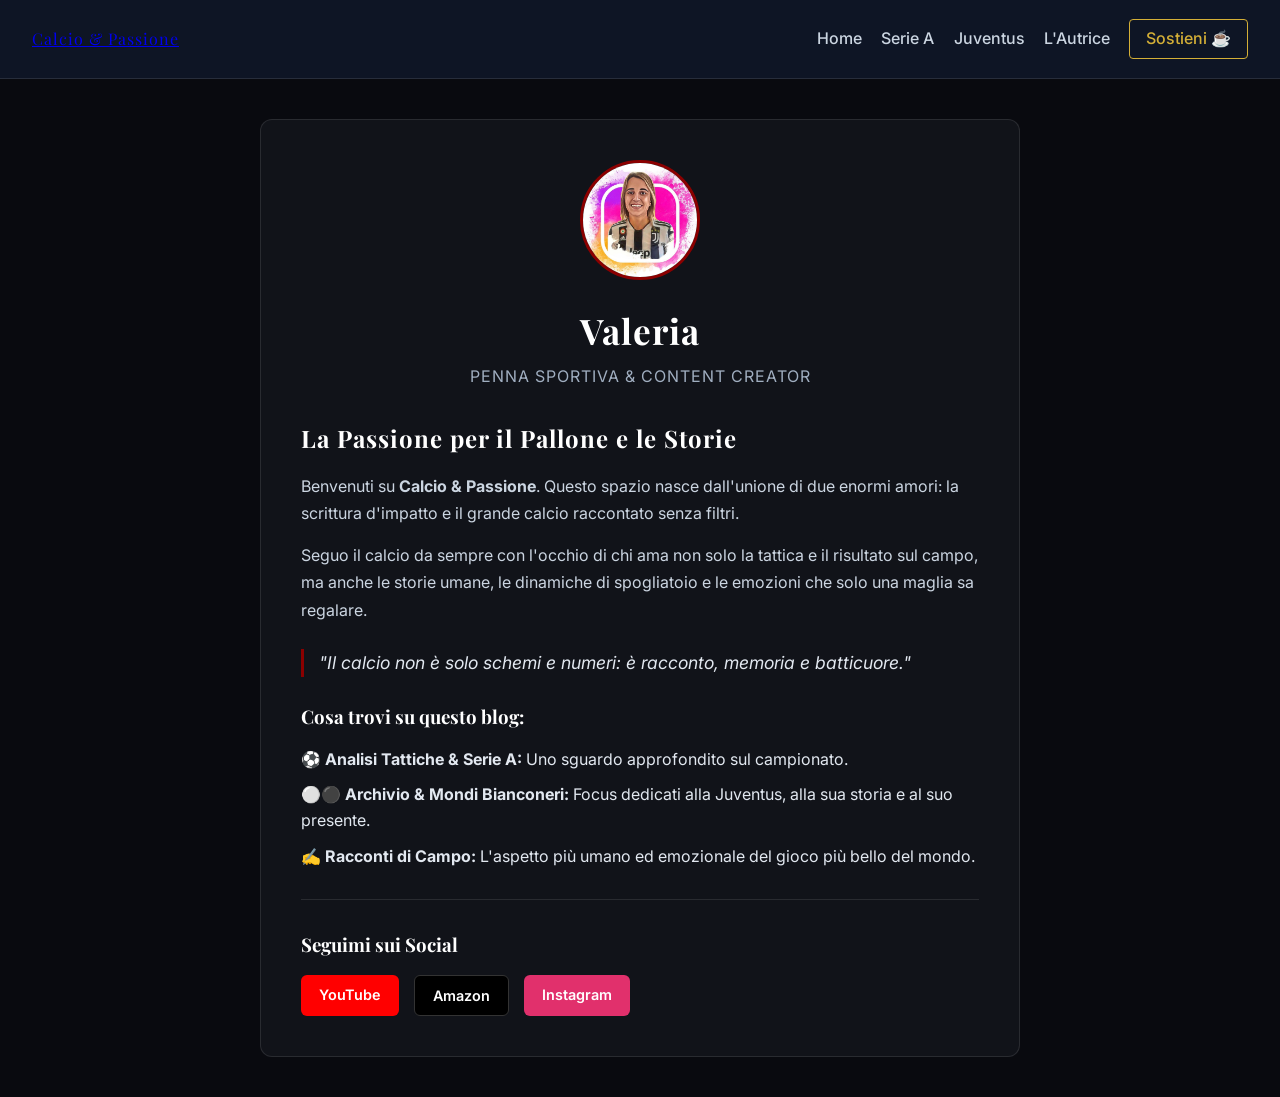
==== chi-sono.html @ f0fd5f7e "Update CSS version tag" ====
<!DOCTYPE html>
<html lang="it">
<head>
    <meta charset="UTF-8">
    <meta name="viewport" content="width=device-width, initial-scale=1.0">
    <title>L'Autrice | Calcio & Passione</title>
    <!-- Stessi font e CSS della Home -->
    <link href="https://fonts.googleapis.com/css2?family=Playfair+Display:ital,wght@0,600;0,800;1,400&family=Inter:wght@400;600&display=swap" rel="stylesheet">
    <link rel="stylesheet" href="style.css?v=2">
</head>
<body>

    <!-- Header (Menu identico alla Home) -->
    <header class="main-header">
        <div class="logo-container">
            <a href="index.html" class="logo">Calcio & Passione</a>
        </div>
        <nav class="nav-links">
            <a href="index.html">Home</a>
            <a href="index.html#articoli">Serie A</a>
            <a href="index.html#articoli">Juventus</a>
            <a href="chi-sono.html" class="active">L'Autrice</a>
            <a href="https://ko-fi.com" target="_blank" class="nav-sostieni">Sostieni ☕</a>
        </nav>
    </header>

    <!-- Sezione Principale Autrice -->
    <main class="about-container">
        <div class="about-card">
            
            <div class="about-header">
                <img src="myblog.jpg" alt="Valeria" class="about-avatar">
                <h1 class="about-title">Valeria</h1>
                <p class="about-subtitle">Penna Sportiva & Content Creator</p>
            </div>

            <div class="about-content">
                <h2>La Passione per il Pallone e le Storie</h2>
                <p>
                    Benvenuti su <strong>Calcio & Passione</strong>. Questo spazio nasce dall'unione di due enormi amori: la scrittura d'impatto e il grande calcio raccontato senza filtri.
                </p>
                <p>
                    Seguo il calcio da sempre con l'occhio di chi ama non solo la tattica e il risultato sul campo, ma anche le storie umane, le dinamiche di spogliatoio e le emozioni che solo una maglia sa regalare.
                </p>

                <blockquote>
                    "Il calcio non è solo schemi e numeri: è racconto, memoria e batticuore."
                </blockquote>

                <h3>Cosa trovi su questo blog:</h3>
                <ul>
                    <li>⚽ <strong>Analisi Tattiche & Serie A:</strong> Uno sguardo approfondito sul campionato.</li>
                    <li>⚪⚫ <strong>Archivio & Mondi Bianconeri:</strong> Focus dedicati alla Juventus, alla sua storia e al suo presente.</li>
                    <li>✍️ <strong>Racconti di Campo:</strong> L'aspetto più umano ed emozionale del gioco più bello del mondo.</li>
                </ul>

                <hr class="about-divider">

                <div class="about-socials">
                    <h3>Seguimi sui Social</h3>
                    <div class="social-buttons">
                        <a href="https://www.youtube.com/@Juventinadal1993" target="_blank" class="btn-social yt">YouTube</a>
                        <a href="hhttps://amzn.eu/d/05TNrh1j" target="_blank" class="btn-social tt">Amazon</a>
                        <a href="https://www.instagram.com/gobbadal1993/" target="_blank" class="btn-social ig">Instagram</a>
                    </div>
                </div>

            </div>

        </div>
    </main>

</body>
</html>
---- style.css ----
* {
  box-sizing: border-box;
  margin: 0;
  padding: 0;
}

body {
  font-family: 'Segoe UI', system-ui, -apple-system, sans-serif;
  line-height: 1.6;
  background-color: #f8fafc;
  color: #1e293b;
}

/* HEADER */
header {
  background-color: #0f172a;
  color: #ffffff;
  padding: 1.2rem 2rem;
  display: flex;
  justify-content: space-between;
  align-items: center;
}

.logo h1 {
  font-size: 1.4rem;
  font-weight: 700;
}

.tagline {
  font-size: 0.85rem;
  color: #94a3b8;
}

nav {
  display: flex;
  align-items: center;
  gap: 1.2rem;
}

nav a {
  color: #cbd5e1;
  text-decoration: none;
  font-weight: 500;
}

nav a:hover {
  color: #38bdf8;
}

#theme-toggle {
  background: #334155;
  color: #fff;
  border: none;
  padding: 0.4rem 0.8rem;
  border-radius: 6px;
  cursor: pointer;
  font-weight: 600;
}

/* LAYOUT CONTAINER */
.container {
  max-width: 1100px;
  margin: 2.5rem auto;
  padding: 0 1.5rem;
  display: flex;
  gap: 2rem;
  align-items: flex-start;
}

.posts {
  flex: 2;
  min-width: 0;
}

.sidebar {
  flex: 1;
  min-width: 290px;
  background: #ffffff;
  padding: 1.5rem;
  border-radius: 12px;
  border: 1px solid #e2e8f0;
}

/* POST CARD */
.post-card {
  background: #ffffff;
  padding: 1.8rem;
  border-radius: 12px;
  border: 1px solid #e2e8f0;
  margin-bottom: 1.5rem;
}

.post-card h2 {
  font-size: 1.3rem;
  color: #0f172a;
  margin-bottom: 0.4rem;
}

.meta {
  font-size: 0.825rem;
  color: #64748b;
  margin-bottom: 1rem;
}

.read-more {
  display: inline-block;
  margin-top: 1rem;
  color: #0284c7;
  text-decoration: none;
  font-weight: 600;
}

/* SIDEBAR & PROFILO */
.profile-header {
  text-align: center;
  margin-bottom: 1rem;
}

.profile-img {
  width: 80px;
  height: 80px;
  border-radius: 50%;
  object-fit: cover;
  border: 3px solid #0284c7;
  margin-bottom: 0.5rem;
}

.profile-tag {
  display: inline-block;
  font-size: 0.75rem;
  font-weight: 600;
  color: #0284c7;
  background-color: #e0f2fe;
  padding: 0.2rem 0.6rem;
  border-radius: 12px;
  margin-top: 0.2rem;
}

.bio-text {
  font-size: 0.88rem;
  color: #475569;
  line-height: 1.5;
  margin-bottom: 0.8rem;
}

.divider {
  border: 0;
  height: 1px;
  background: #e2e8f0;
  margin: 1.2rem 0;
}

.profile-card h4 {
  font-size: 0.8rem;
  text-transform: uppercase;
  color: #94a3b8;
  margin-bottom: 0.8rem;
}

/* PULSANTI SOCIAL */
.social-links {
  display: flex;
  flex-direction: column;
  gap: 0.5rem;
}

.social-btn {
  display: flex;
  align-items: center;
  justify-content: center;
  gap: 0.6rem;
  padding: 0.6rem 1rem;
  border-radius: 8px;
  text-decoration: none;
  font-weight: 600;
  font-size: 0.85rem;
  color: white;
}

.social-btn.youtube { background-color: #ff0000; }
.social-btn.tiktok { background-color: #000000; }
.social-btn.instagram { background: linear-gradient(45deg, #f09433, #e6683c, #dc2743, #cc2366, #bc1888); }

/* RESPONSIVE PER SCHERMI PICCOLI */
@media (max-width: 768px) {
  .container {
    flex-direction: column;
  }
  .sidebar {
    width: 100%;
  }
}

/* FOOTER */
footer {
  text-align: center;
  padding: 2rem;
  color: #64748b;
  font-size: 0.85rem;
}

/* TEMA SCURO */
body.dark-theme {
  background-color: #090d16;
  color: #f1f5f9;
}

body.dark-theme header,
body.dark-theme .post-card,
body.dark-theme .sidebar {
  background-color: #151f30;
  border-color: #1e293b;
}

body.dark-theme .post-card h2,
body.dark-theme .profile-header h3 {
  color: #f8fafc;
}

body.dark-theme .bio-text {
  color: #cbd5e1;
}

body.dark-theme .social-btn.tiktok {
  background-color: #ffffff;
  color: #000000;
}
.social-btn.amazon { 
  background-color: #ff9900; 
  color: #111111; /* testo scuro per contrasto leggero */
}
/* COUNTDOWN STYLING */
.countdown-card {
  background: #0f172a;
  color: white;
  padding: 1.2rem;
  border-radius: 12px;
  text-align: center;
  margin-bottom: 1.5rem;
}

.countdown-card h4 {
  font-size: 0.85rem;
  text-transform: uppercase;
  letter-spacing: 0.5px;
  color: #38bdf8;
  margin-bottom: 0.8rem;
}

#countdown {
  display: flex;
  justify-content: space-around;
  gap: 0.4rem;
}

.time-box {
  background: rgba(255, 255, 255, 0.1);
  padding: 0.5rem 0.4rem;
  border-radius: 8px;
  flex: 1;
}

.time-box span {
  display: block;
  font-size: 1.2rem;
  font-weight: 700;
  color: #ffffff;
}

.time-box small {
  font-size: 0.65rem;
  color: #94a3b8;
  text-transform: uppercase;
}
/* STILE GALLERIA FOTO */
.gallery-title {
  font-size: 1.5rem;
  color: #0f172a;
  margin-bottom: 1.2rem;
}

.photo-grid {
  display: grid;
  grid-template-columns: repeat(auto-fill, minmax(220px, 1fr));
  gap: 1.2rem;
}

.photo-card {
  background: #ffffff;
  border-radius: 10px;
  overflow: hidden;
  border: 1px solid #e2e8f0;
}

.photo-card img {
  width: 100%;
  height: 180px;
  object-fit: cover;
  display: block;
}

.photo-caption {
  padding: 0.6rem;
  font-size: 0.85rem;
  font-weight: 600;
  text-align: center;
  color: #475569;
}

/* Adattamento Dark Mode per Galleria */
body.dark-theme .gallery-title { color: #f8fafc; }
body.dark-theme .photo-card { background: #151f30; border-color: #1e293b; }
body.dark-theme .photo-caption { color: #cbd5e1; }

/* STILE FORM DI CONTATTO */
.form-section {
  background-color: #ffffff;
  padding: 2rem;
  border-radius: 12px;
  box-shadow: 0 4px 6px -1px rgba(0,0,0,0.1);
  max-width: 650px;
  margin: 2rem auto;
  border: 1px solid #e2e8f0;
}

.form-section h2 {
  margin-bottom: 0.5rem;
}

.form-section p {
  color: #64748b;
  margin-bottom: 1.5rem;
}

.contact-form .form-group {
  margin-bottom: 1.2rem;
  display: flex;
  flex-direction: column;
}

.contact-form label {
  font-weight: 600;
  margin-bottom: 0.4rem;
  font-size: 0.9rem;
}

.contact-form input,
.contact-form select,
.contact-form textarea {
  padding: 0.75rem;
  border: 1px solid #cbd5e1;
  border-radius: 6px;
  font-size: 0.95rem;
  font-family: inherit;
  outline: none;
  transition: border-color 0.2s;
}

.contact-form input:focus,
.contact-form select:focus,
.contact-form textarea:focus {
  border-color: #0f172a;
}

.submit-btn {
  background-color: #0f172a;
  color: #ffffff;
  padding: 0.8rem 1.5rem;
  border: none;
  border-radius: 6px;
  font-weight: 600;
  cursor: pointer;
  transition: background-color 0.2s;
  width: 100%;
}

.submit-btn:hover {
  background-color: #1e293b;
}

/* Adattamento Tema Scuro per il Form */
body.dark-theme .form-section {
  background-color: #1e293b;
  border-color: #334155;
}

body.dark-theme .form-section p {
  color: #94a3b8;
}

body.dark-theme .contact-form input,
body.dark-theme .contact-form select,
body.dark-theme .contact-form textarea {
  background-color: #0f172a;
  color: #f8fafc;
  border-color: #334155;
}

body.dark-theme .submit-btn {
  background-color: #38bdf8;
  color: #0f172a;
}

body.dark-theme .submit-btn:hover {
  background-color: #7dd3fc;
}
/* PULSANTE TORNA SU */
#back-to-top {
  position: fixed;
  bottom: 25px;
  right: 25px;
  width: 45px;
  height: 45px;
  border-radius: 50%;
  background-color: #0f172a;
  color: #ffffff;
  border: none;
  font-size: 1.2rem;
  cursor: pointer;
  opacity: 0;
  visibility: hidden;
  transition: all 0.3s ease;
  box-shadow: 0 4px 10px rgba(0,0,0,0.2);
  z-index: 1000;
}

#back-to-top.show {
  opacity: 1;
  visibility: visible;
}

#back-to-top:hover {
  transform: translateY(-3px);
  background-color: #1e293b;
}

/* Adattamento Tema Scuro */
body.dark-theme #back-to-top {
  background-color: #38bdf8;
  color: #0f172a;
}

body.dark-theme #back-to-top:hover {
  background-color: #7dd3fc;
}
.video-card {
  background: #ffffff;
  border: 1px solid #e2e8f0;
  border-radius: 12px;
  overflow: hidden;
  max-width: 400px;
  margin: 1.5rem auto;
  box-shadow: 0 4px 6px -1px rgba(0,0,0,0.1);
}

.thumbnail-wrapper {
  position: relative;
  overflow: hidden;
}

.thumbnail-wrapper img {
  width: 100%;
  height: auto;
  display: block;
  transition: transform 0.3s ease;
}

.video-card:hover .thumbnail-wrapper img {
  transform: scale(1.05);
}

.play-icon {
  position: absolute;
  top: 50%;
  left: 50%;
  transform: translate(-50%, -50%);
  background: rgba(0, 0, 0, 0.7);
  color: white;
  width: 50px;
  height: 50px;
  border-radius: 50%;
  display: flex;
  align-items: center;
  justify-content: center;
  font-size: 1.2rem;
}

.video-card-body {
  padding: 1rem;
  text-align: center;
}

.yt-btn {
  display: inline-block;
  margin-top: 0.8rem;
  padding: 8px 16px;
  background-color: #ff0000;
  color: #ffffff;
  text-decoration: none;
  font-weight: 600;
  border-radius: 6px;
  font-size: 0.9rem;
}

/* Tema Scuro per la Card */
body.dark-theme .video-card {
  background: #1e293b;
  border-color: #334155;
}
/* Scrollbar personalizzata */
::-webkit-scrollbar {
  width: 8px;
}
::-webkit-scrollbar-track {
  background: #0f172a;
}
::-webkit-scrollbar-thumb {
  background: #334155;
  border-radius: 4px;
}
::-webkit-scrollbar-thumb:hover {
  background: #38bdf8;
}
header {
  position: sticky;
  top: 0;
  z-index: 1000;
  backdrop-filter: blur(10px);
  -webkit-backdrop-filter: blur(10px);
  background-color: rgba(15, 23, 42, 0.88); /* Sfondo semi-trasparente */
  border-bottom: 1px solid rgba(255, 255, 255, 0.1);
}
.post-card, .video-card, .form-section {
  transition: transform 0.25s ease, box-shadow 0.25s ease, border-color 0.25s ease;
}

.post-card:hover, .video-card:hover {
  transform: translateY(-4px);
  box-shadow: 0 12px 24px -6px rgba(0, 0, 0, 0.15);
  border-color: #cbd5e1;
}

/* Adattamento Hover per Tema Scuro */
body.dark-theme .post-card:hover, 
body.dark-theme .video-card:hover {
  border-color: #38bdf8;
  box-shadow: 0 12px 24px -6px rgba(56, 189, 248, 0.15);
}
@keyframes fadeInUp {
  from {
    opacity: 0;
    transform: translateY(12px);
  }
  to {
    opacity: 1;
    transform: translateY(0);
  }
}

main.container, 
main.posts {
  animation: fadeInUp 0.4s ease-out forwards;
}
/* PAGINA SOSTIENI */
.support-hero {
  text-align: center;
  max-width: 700px;
  margin: 2rem auto;
}

.support-hero h2 {
  font-size: 2rem;
  margin-bottom: 1rem;
}

.support-hero p {
  color: #64748b;
  line-height: 1.6;
  margin-bottom: 0.8rem;
}

.support-grid {
  display: grid;
  grid-template-columns: repeat(auto-fit, minmax(280px, 1fr));
  gap: 1.5rem;
  margin-top: 2.5rem;
}

.support-card {
  background: #ffffff;
  border: 1px solid #e2e8f0;
  border-radius: 12px;
  padding: 2rem 1.5rem;
  text-align: center;
  display: flex;
  flex-direction: column;
  justify-content: space-between;
  box-shadow: 0 4px 6px -1px rgba(0, 0, 0, 0.05);
  transition: transform 0.25s ease, box-shadow 0.25s ease;
}

.support-card:hover {
  transform: translateY(-5px);
  box-shadow: 0 12px 20px -5px rgba(0, 0, 0, 0.1);
}

.support-icon {
  font-size: 2.5rem;
  margin-bottom: 0.8rem;
}

.support-card h3 {
  margin-bottom: 0.5rem;
  color: #0f172a;
}

.support-card p {
  font-size: 0.9rem;
  color: #64748b;
  line-height: 1.5;
  margin-bottom: 1.5rem;
}

.support-btn {
  display: inline-block;
  padding: 10px 18px;
  border-radius: 8px;
  font-weight: 700;
  font-size: 0.9rem;
  text-decoration: none;
  color: #ffffff;
  transition: opacity 0.2s ease;
}

.support-btn.kofi { background-color: #ff5e5b; }
.support-btn.bmac { background-color: #ffdd00; color: #000000; }
.support-btn.partner { background-color: #0f172a; }

.support-btn:hover {
  opacity: 0.9;
}

/* Tema Scuro */
body.dark-theme .support-hero p,
body.dark-theme .support-card p {
  color: #94a3b8;
}

body.dark-theme .support-card {
  background: #1e293b;
  border-color: #334155;
}

body.dark-theme .support-card h3 {
  color: #f8fafc;
}

body.dark-theme .support-btn.partner {
  background-color: #38bdf8;
  color: #0f172a;
}
/* ESTRATTO TESTO E PULSANTE LEGGI TUTTO */
.post-excerpt {
  color: #64748b;
  font-size: 0.95rem;
  line-height: 1.6;
  margin-bottom: 1.2rem;
}

.read-more-btn {
  display: inline-flex;
  align-items: center;
  gap: 6px;
  color: #0f172a;
  font-weight: 700;
  font-size: 0.9rem;
  text-decoration: none;
  transition: color 0.2s ease, transform 0.2s ease;
}

.read-more-btn:hover {
  color: #38bdf8;
  transform: translateX(4px);
}

/* Adattamento Tema Scuro */
body.dark-theme .post-excerpt {
  color: #94a3b8;
}

body.dark-theme .read-more-btn {
  color: #38bdf8;
}

body.dark-theme .read-more-btn:hover {
  color: #7dd3fc;
}
/* TABELLE E STORIA GIOCATORI */
.table-responsive {
  overflow-x: auto;
  margin: 1.5rem 0;
}

.data-table {
  width: 100%;
  border-collapse: collapse;
  text-align: left;
  font-size: 0.95rem;
}

.data-table th, 
.data-table td {
  padding: 12px 16px;
  border-bottom: 1px solid #e2e8f0;
}

.data-table th {
  background-color: #0f172a;
  color: #ffffff;
  font-weight: 700;
}

.data-table tbody tr:hover {
  background-color: rgba(56, 189, 248, 0.05);
}

.era-block {
  background: #ffffff;
  border: 1px solid #e2e8f0;
  border-radius: 10px;
  padding: 1.5rem;
  margin-bottom: 1.5rem;
}

.era-block h3 {
  margin-bottom: 0.8rem;
  color: #0f172a;
}

.era-block ul {
  padding-left: 1.2rem;
  line-height: 1.8;
  color: #475569;
}

/* Evidenziazione Era Serie B */
.highlighted-era {
  border-left: 5px solid #38bdf8;
  background: #f8fafc;
}

/* Adattamento Tema Scuro */
body.dark-theme .data-table td {
  border-bottom-color: #334155;
  color: #cbd5e1;
}

body.dark-theme .era-block {
  background: #1e293b;
  border-color: #334155;
}

body.dark-theme .era-block h3 {
  color: #f8fafc;
}

body.dark-theme .era-block ul {
  color: #94a3b8;
}

body.dark-theme .highlighted-era {
  background: #0f172a;
}
/* Font elegante per i titoli come Edoardo Crena */
h1, h2, .logo {
  font-family: 'Playfair Display', Georgia, serif;
  letter-spacing: 1px;
}

/* Font pulito per il testo */
body {
  font-family: 'Inter', sans-serif;
  background-color: #090a0f; /* Scuro ancora più profondo */
}
.hero-section {
  text-align: center;
  padding: 80px 20px;
  background: radial-gradient(circle, rgba(20,20,30,1) 0%, rgba(9,10,15,1) 100%);
}

.hero-quote {
  font-style: italic;
  color: #a0aec0;
  border-left: 3px solid #8b0000; /* Linea rossa elegante a sinistra o centrata */
  display: inline-block;
  padding: 10px 20px;
  margin: 20px 0 30px;
}

/* Pulsante rosso stile Crena */
.btn-primary {
  background-color: #8b0000;
  color: #fff;
  padding: 12px 28px;
  text-decoration: none;
  font-weight: 600;
  border-radius: 4px;
  letter-spacing: 1px;
}

/* Pulsante "Sostieni" con bordo dorato/sottile nel menu */
.nav-sostieni {
  border: 1px solid #d4af37;
  color: #d4af37 !important;
  padding: 6px 16px;
  border-radius: 4px;
}
/* --- STILE PULSANTI HERO --- */

.hero-buttons {
  display: flex;
  gap: 20px; /* Spazio tra i due pulsanti */
  justify-content: center; /* Centra i pulsanti */
  margin-top: 30px;
}

/* Base comune per tutti i pulsanti della hero */
.hero-buttons .btn {
  padding: 12px 28px;
  text-decoration: none !important; /* Rimuove sottolineatura */
  font-weight: 600;
  border-radius: 4px;
  letter-spacing: 1px;
  font-family: 'Inter', sans-serif; /* O il tuo font sans-serif */
  font-size: 0.9rem;
  transition: all 0.3s ease; /* Animazione fluida al passaggio del mouse */
  display: inline-block;
  text-transform: uppercase;
}

/* 1. PULSANTE PIENO (Rosso scuro) "LEGGI GLI ARTICOLI" */
.btn-primary {
  background-color: #8b0000; /* Rosso scuro/bordeaux */
  color: #ffffff !important; /* Testo bianco forzato */
  border: 1px solid #8b0000;
}

.btn-primary:hover {
  background-color: #a00000; /* Rosso leggermente più chiaro al passaggio del mouse */
  border-color: #a00000;
}

/* 2. PULSANTE OUTLINE (Trasparente/Bordo) "L'AUTRICE" */
/* Qui sistemiamo il problema del blu e delleggibile */
.btn-outline {
  background-color: transparent;
  border: 1px solid rgba(255, 255, 255, 0.6); /* Bordo bianco semi-trasparente */
  color: #ffffff !important; /* TESTO BIANCO FORZATO - Risolve il problema del blu */
}

.btn-outline:hover {
  background-color: rgba(255, 255, 255, 0.1); /* Leggero sfondo bianco al passaggio del mouse */
  border-color: #ffffff; /* Bordo diventa bianco pieno */
  color: #ffffff !important;
}

/* Gestione stati specifici dei link per evitare il blu del browser */
.hero-buttons a:link, 
.hero-buttons a:visited, 
.hero-buttons a:active {
  text-decoration: none;
}
/* --- PAGINA AUTRICE (CHI SONO) --- */

.about-container {
  max-width: 800px;
  margin: 40px auto;
  padding: 0 20px;
}

.about-card {
  background-color: #111319;
  border: 1px solid rgba(255, 255, 255, 0.1);
  border-radius: 12px;
  padding: 40px;
  color: #e2e8f0;
}

.about-header {
  text-align: center;
  margin-bottom: 30px;
}

.about-avatar {
  width: 120px;
  height: 120px;
  border-radius: 50%;
  border: 3px solid #8b0000;
  object-fit: cover;
  margin-bottom: 15px;
}

.about-title {
  font-family: 'Playfair Display', Georgia, serif;
  font-size: 2.2rem;
  color: #ffffff;
  margin-bottom: 5px;
}

.about-subtitle {
  color: #a0aec0;
  font-size: 1rem;
  text-transform: uppercase;
  letter-spacing: 1px;
}

.about-content h2, .about-content h3 {
  font-family: 'Playfair Display', Georgia, serif;
  color: #ffffff;
  margin-top: 25px;
  margin-bottom: 15px;
}

.about-content p {
  line-height: 1.7;
  color: #cbd5e1;
  margin-bottom: 15px;
}

.about-content blockquote {
  border-left: 3px solid #8b0000;
  padding-left: 15px;
  margin: 25px 0;
  font-style: italic;
  color: #e2e8f0;
  font-size: 1.1rem;
}

.about-content ul {
  list-style: none;
  padding-left: 0;
}

.about-content li {
  margin-bottom: 10px;
  line-height: 1.6;
}

.about-divider {
  border: 0;
  height: 1px;
  background: rgba(255, 255, 255, 0.1);
  margin: 30px 0;
}

/* Pulsanti Social */
.social-buttons {
  display: flex;
  gap: 15px;
  margin-top: 15px;
}

.btn-social {
  padding: 8px 18px;
  border-radius: 6px;
  text-decoration: none;
  font-weight: 600;
  color: #fff;
  font-size: 0.9rem;
  transition: opacity 0.2s;
}

.btn-social:hover {
  opacity: 0.85;
}

.btn-social.yt { background-color: #ff0000; }
.btn-social.tt { background-color: #000000; border: 1px solid #333; }
.btn-social.ig { background-color: #e1306c; }
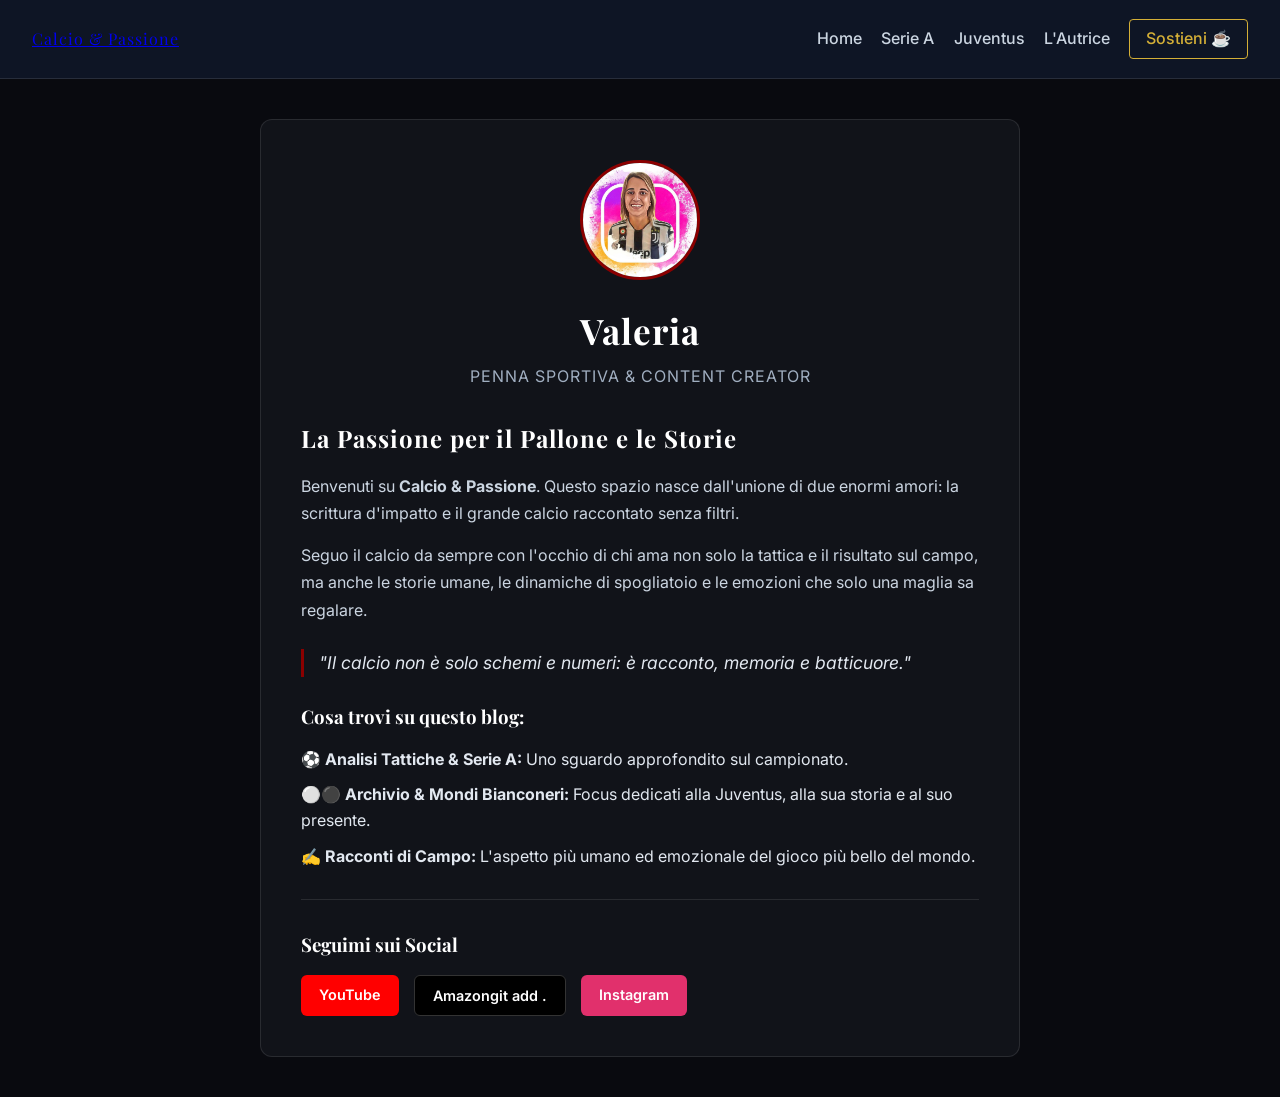
==== commit 09c3d8af: "Fix dei link di navigazione" ====
--- a/chi-sono.html
+++ b/chi-sono.html
@@ -21,7 +21,7 @@
             <a href="index.html#articoli">Juventus</a>
             <a href="chi-sono.html" class="active">L'Autrice</a>
             <a href="https://ko-fi.com" target="_blank" class="nav-sostieni">Sostieni ☕</a>
-        </nav>
+          </nav>
     </header>
 
     <!-- Sezione Principale Autrice -->
@@ -60,7 +60,7 @@
                     <h3>Seguimi sui Social</h3>
                     <div class="social-buttons">
                         <a href="https://www.youtube.com/@Juventinadal1993" target="_blank" class="btn-social yt">YouTube</a>
-                        <a href="hhttps://amzn.eu/d/05TNrh1j" target="_blank" class="btn-social tt">Amazon</a>
+                        <a href="hhttps://amzn.eu/d/05TNrh1j" target="_blank" class="btn-social tt">Amazongit add .</a>
                         <a href="https://www.instagram.com/gobbadal1993/" target="_blank" class="btn-social ig">Instagram</a>
                     </div>
                 </div>
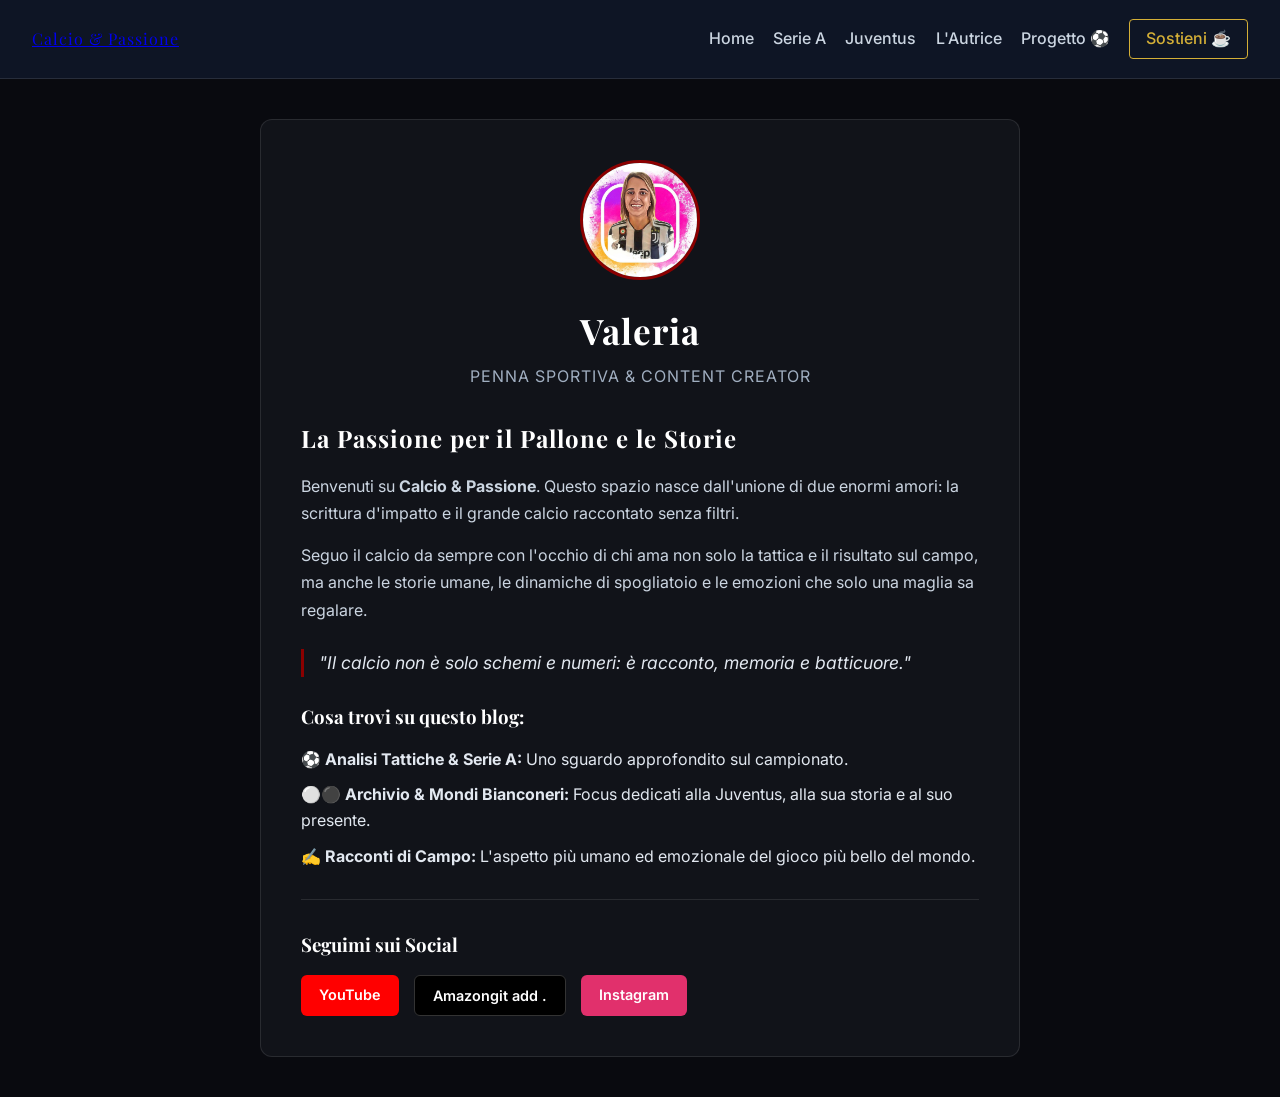
==== commit 671fc5d4: "Aggiunta pagina feedback e menu" ====
--- a/chi-sono.html
+++ b/chi-sono.html
@@ -7,6 +7,8 @@
     <!-- Stessi font e CSS della Home -->
     <link href="https://fonts.googleapis.com/css2?family=Playfair+Display:ital,wght@0,600;0,800;1,400&family=Inter:wght@400;600&display=swap" rel="stylesheet">
     <link rel="stylesheet" href="style.css?v=2">
+    <link rel="stylesheet" href="style.css?v=4">
+    <link rel="stylesheet" href="style.css?v=6">
 </head>
 <body>
 
@@ -20,9 +22,11 @@
             <a href="index.html#articoli">Serie A</a>
             <a href="index.html#articoli">Juventus</a>
             <a href="chi-sono.html" class="active">L'Autrice</a>
+            <a href="feedback.html">Progetto ⚽</a>
             <a href="https://ko-fi.com" target="_blank" class="nav-sostieni">Sostieni ☕</a>
           </nav>
     </header>
+    
 
     <!-- Sezione Principale Autrice -->
     <main class="about-container">
--- a/style.css
+++ b/style.css
@@ -976,4 +976,129 @@
 
 .btn-social.yt { background-color: #ff0000; }
 .btn-social.tt { background-color: #000000; border: 1px solid #333; }
-.btn-social.ig { background-color: #e1306c; }+.btn-social.ig { background-color: #e1306c; }
+/* --- OTTIMIZZAZIONE MOBILE (Media Query) --- */
+@media (max-width: 768px) {
+
+  /* 1. Riduciamo le dimenioni dei testi per non occupare tutto lo schermo */
+  .hero-section h1, 
+  .hero-title {
+      font-size: 1.8rem !important;
+  }
+
+  .hero-quote {
+      font-size: 0.95rem !important;
+      padding: 0 10px;
+  }
+
+  /* 2. Disponiamo i pulsanti in verticale anziché in orizzontale */
+  .hero-buttons,
+  .social-buttons {
+      flex-direction: column;
+      width: 100%;
+      gap: 10px;
+  }
+
+  .hero-buttons .btn,
+  .btn-social {
+      width: 100%;
+      text-align: center;
+      padding: 12px 0; /* Più facili da toccare con il pollice */
+  }
+
+  /* 3. Aggiustiamo i margini interni per schermi piccoli */
+  .about-card,
+  .hero-section {
+      padding: 25px 15px !important;
+  }
+
+  /* 4. Menu di navigazione più pulito e distanziato */
+  .nav-links {
+      display: flex;
+      flex-wrap: wrap;
+      justify-content: center;
+      gap: 12px;
+      font-size: 0.9rem;
+  }
+}
+/* --- PAGINA FEEDBACK & CARICAMENTO --- */
+.text-center {
+  text-align: center;
+}
+
+.ball-container {
+  margin: 20px 0;
+}
+
+.ball-glow {
+  font-size: 4rem;
+  display: inline-block;
+  animation: rotateBall 4s linear infinite;
+  filter: drop-shadow(0 0 15px rgba(255, 107, 0, 0.6));
+}
+
+.loading-text {
+  font-size: 0.85rem;
+  color: #a0aec0;
+  letter-spacing: 1px;
+  margin-bottom: 12px;
+}
+
+#percent-text {
+  color: #ffffff;
+  font-weight: 700;
+}
+
+.progress-bar-container {
+  width: 100%;
+  height: 12px;
+  background-color: #1a202c;
+  border-radius: 6px;
+  overflow: hidden;
+  margin-bottom: 20px;
+  border: 1px solid rgba(255, 255, 255, 0.1);
+}
+
+.progress-bar-fill {
+  height: 100%;
+  width: 73%; /* Percentuale iniziale */
+  background: linear-gradient(90deg, #ff6b00 0%, #ff8c00 50%, #ffffff 100%);
+  border-radius: 6px;
+  transition: width 0.8s ease-in-out;
+}
+
+.feedback-prompt {
+  font-size: 0.95rem;
+  line-height: 1.6;
+  color: #cbd5e1;
+  margin-bottom: 25px;
+}
+
+.feedback-btn {
+  background: linear-gradient(180deg, #ff8c00, #ff6b00);
+  border: none;
+  color: #ffffff;
+  padding: 12px 28px;
+  border-radius: 25px;
+  font-weight: 600;
+  font-size: 0.95rem;
+  cursor: pointer;
+  box-shadow: 0 4px 15px rgba(255, 107, 0, 0.3);
+  transition: all 0.2s ease;
+}
+
+.feedback-btn:hover {
+  transform: translateY(-2px);
+  box-shadow: 0 6px 20px rgba(255, 107, 0, 0.5);
+}
+
+.feedback-btn:disabled {
+  background: #4a5568;
+  box-shadow: none;
+  cursor: not-allowed;
+}
+
+@keyframes rotateBall {
+  from { transform: rotate(0deg); }
+  to { transform: rotate(360deg); }
+}
--- a/style.css
+++ b/style.css
@@ -976,4 +976,129 @@
 
 .btn-social.yt { background-color: #ff0000; }
 .btn-social.tt { background-color: #000000; border: 1px solid #333; }
-.btn-social.ig { background-color: #e1306c; }+.btn-social.ig { background-color: #e1306c; }
+/* --- OTTIMIZZAZIONE MOBILE (Media Query) --- */
+@media (max-width: 768px) {
+
+  /* 1. Riduciamo le dimenioni dei testi per non occupare tutto lo schermo */
+  .hero-section h1, 
+  .hero-title {
+      font-size: 1.8rem !important;
+  }
+
+  .hero-quote {
+      font-size: 0.95rem !important;
+      padding: 0 10px;
+  }
+
+  /* 2. Disponiamo i pulsanti in verticale anziché in orizzontale */
+  .hero-buttons,
+  .social-buttons {
+      flex-direction: column;
+      width: 100%;
+      gap: 10px;
+  }
+
+  .hero-buttons .btn,
+  .btn-social {
+      width: 100%;
+      text-align: center;
+      padding: 12px 0; /* Più facili da toccare con il pollice */
+  }
+
+  /* 3. Aggiustiamo i margini interni per schermi piccoli */
+  .about-card,
+  .hero-section {
+      padding: 25px 15px !important;
+  }
+
+  /* 4. Menu di navigazione più pulito e distanziato */
+  .nav-links {
+      display: flex;
+      flex-wrap: wrap;
+      justify-content: center;
+      gap: 12px;
+      font-size: 0.9rem;
+  }
+}
+/* --- PAGINA FEEDBACK & CARICAMENTO --- */
+.text-center {
+  text-align: center;
+}
+
+.ball-container {
+  margin: 20px 0;
+}
+
+.ball-glow {
+  font-size: 4rem;
+  display: inline-block;
+  animation: rotateBall 4s linear infinite;
+  filter: drop-shadow(0 0 15px rgba(255, 107, 0, 0.6));
+}
+
+.loading-text {
+  font-size: 0.85rem;
+  color: #a0aec0;
+  letter-spacing: 1px;
+  margin-bottom: 12px;
+}
+
+#percent-text {
+  color: #ffffff;
+  font-weight: 700;
+}
+
+.progress-bar-container {
+  width: 100%;
+  height: 12px;
+  background-color: #1a202c;
+  border-radius: 6px;
+  overflow: hidden;
+  margin-bottom: 20px;
+  border: 1px solid rgba(255, 255, 255, 0.1);
+}
+
+.progress-bar-fill {
+  height: 100%;
+  width: 73%; /* Percentuale iniziale */
+  background: linear-gradient(90deg, #ff6b00 0%, #ff8c00 50%, #ffffff 100%);
+  border-radius: 6px;
+  transition: width 0.8s ease-in-out;
+}
+
+.feedback-prompt {
+  font-size: 0.95rem;
+  line-height: 1.6;
+  color: #cbd5e1;
+  margin-bottom: 25px;
+}
+
+.feedback-btn {
+  background: linear-gradient(180deg, #ff8c00, #ff6b00);
+  border: none;
+  color: #ffffff;
+  padding: 12px 28px;
+  border-radius: 25px;
+  font-weight: 600;
+  font-size: 0.95rem;
+  cursor: pointer;
+  box-shadow: 0 4px 15px rgba(255, 107, 0, 0.3);
+  transition: all 0.2s ease;
+}
+
+.feedback-btn:hover {
+  transform: translateY(-2px);
+  box-shadow: 0 6px 20px rgba(255, 107, 0, 0.5);
+}
+
+.feedback-btn:disabled {
+  background: #4a5568;
+  box-shadow: none;
+  cursor: not-allowed;
+}
+
+@keyframes rotateBall {
+  from { transform: rotate(0deg); }
+  to { transform: rotate(360deg); }
+}
--- a/style.css
+++ b/style.css
@@ -976,4 +976,129 @@
 
 .btn-social.yt { background-color: #ff0000; }
 .btn-social.tt { background-color: #000000; border: 1px solid #333; }
-.btn-social.ig { background-color: #e1306c; }+.btn-social.ig { background-color: #e1306c; }
+/* --- OTTIMIZZAZIONE MOBILE (Media Query) --- */
+@media (max-width: 768px) {
+
+  /* 1. Riduciamo le dimenioni dei testi per non occupare tutto lo schermo */
+  .hero-section h1, 
+  .hero-title {
+      font-size: 1.8rem !important;
+  }
+
+  .hero-quote {
+      font-size: 0.95rem !important;
+      padding: 0 10px;
+  }
+
+  /* 2. Disponiamo i pulsanti in verticale anziché in orizzontale */
+  .hero-buttons,
+  .social-buttons {
+      flex-direction: column;
+      width: 100%;
+      gap: 10px;
+  }
+
+  .hero-buttons .btn,
+  .btn-social {
+      width: 100%;
+      text-align: center;
+      padding: 12px 0; /* Più facili da toccare con il pollice */
+  }
+
+  /* 3. Aggiustiamo i margini interni per schermi piccoli */
+  .about-card,
+  .hero-section {
+      padding: 25px 15px !important;
+  }
+
+  /* 4. Menu di navigazione più pulito e distanziato */
+  .nav-links {
+      display: flex;
+      flex-wrap: wrap;
+      justify-content: center;
+      gap: 12px;
+      font-size: 0.9rem;
+  }
+}
+/* --- PAGINA FEEDBACK & CARICAMENTO --- */
+.text-center {
+  text-align: center;
+}
+
+.ball-container {
+  margin: 20px 0;
+}
+
+.ball-glow {
+  font-size: 4rem;
+  display: inline-block;
+  animation: rotateBall 4s linear infinite;
+  filter: drop-shadow(0 0 15px rgba(255, 107, 0, 0.6));
+}
+
+.loading-text {
+  font-size: 0.85rem;
+  color: #a0aec0;
+  letter-spacing: 1px;
+  margin-bottom: 12px;
+}
+
+#percent-text {
+  color: #ffffff;
+  font-weight: 700;
+}
+
+.progress-bar-container {
+  width: 100%;
+  height: 12px;
+  background-color: #1a202c;
+  border-radius: 6px;
+  overflow: hidden;
+  margin-bottom: 20px;
+  border: 1px solid rgba(255, 255, 255, 0.1);
+}
+
+.progress-bar-fill {
+  height: 100%;
+  width: 73%; /* Percentuale iniziale */
+  background: linear-gradient(90deg, #ff6b00 0%, #ff8c00 50%, #ffffff 100%);
+  border-radius: 6px;
+  transition: width 0.8s ease-in-out;
+}
+
+.feedback-prompt {
+  font-size: 0.95rem;
+  line-height: 1.6;
+  color: #cbd5e1;
+  margin-bottom: 25px;
+}
+
+.feedback-btn {
+  background: linear-gradient(180deg, #ff8c00, #ff6b00);
+  border: none;
+  color: #ffffff;
+  padding: 12px 28px;
+  border-radius: 25px;
+  font-weight: 600;
+  font-size: 0.95rem;
+  cursor: pointer;
+  box-shadow: 0 4px 15px rgba(255, 107, 0, 0.3);
+  transition: all 0.2s ease;
+}
+
+.feedback-btn:hover {
+  transform: translateY(-2px);
+  box-shadow: 0 6px 20px rgba(255, 107, 0, 0.5);
+}
+
+.feedback-btn:disabled {
+  background: #4a5568;
+  box-shadow: none;
+  cursor: not-allowed;
+}
+
+@keyframes rotateBall {
+  from { transform: rotate(0deg); }
+  to { transform: rotate(360deg); }
+}
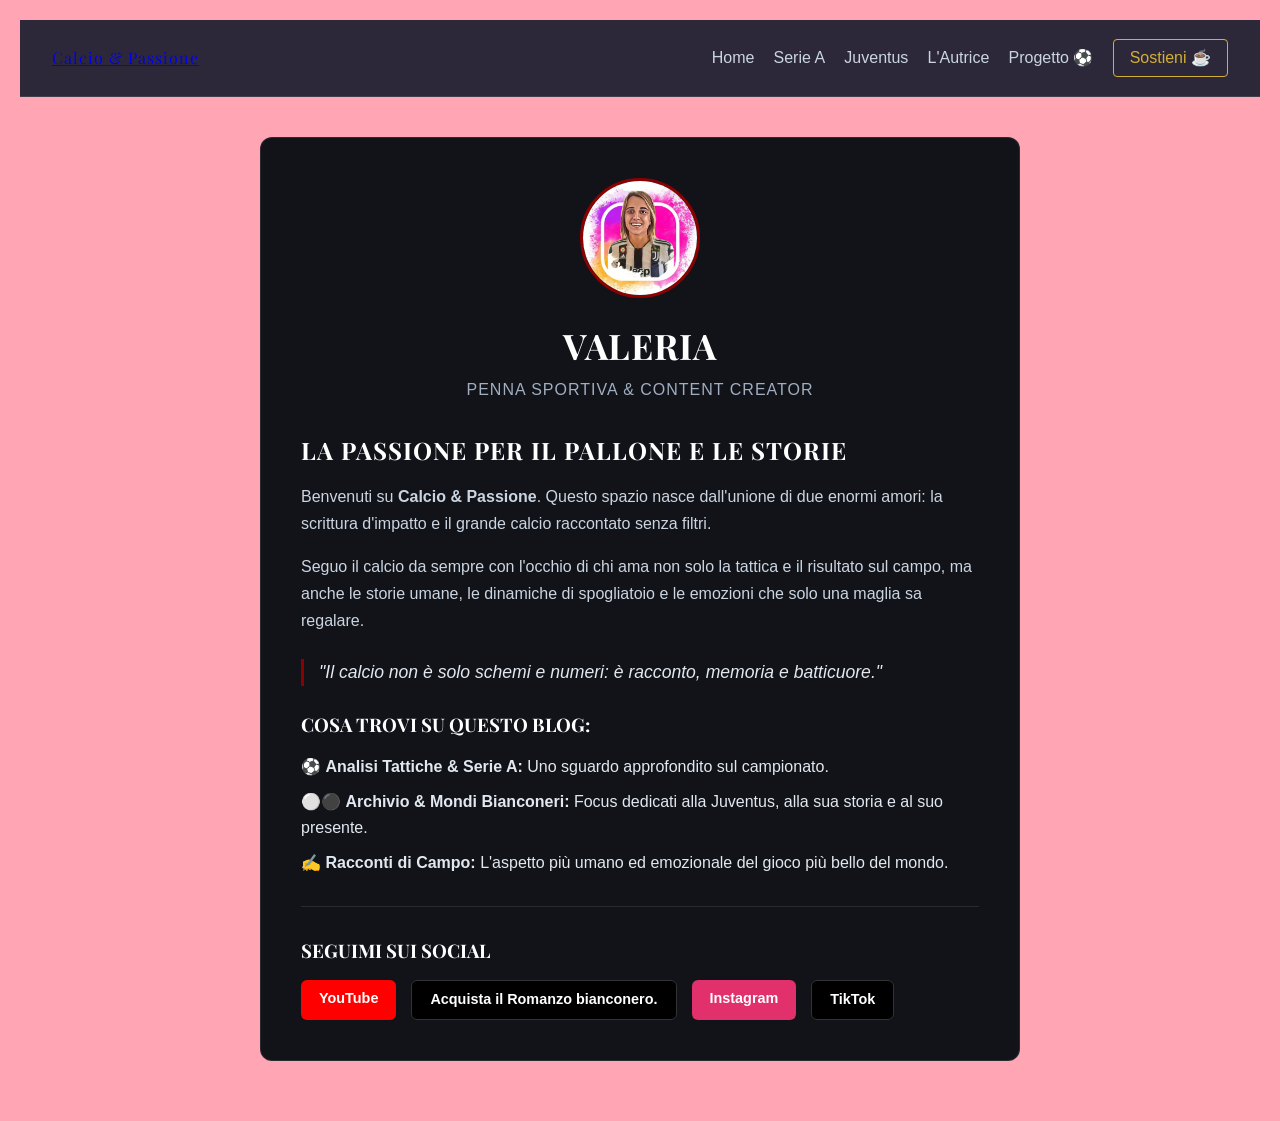
==== commit b0ea8ba8: "Corretti link social e sintassi HTML" ====
--- a/chi-sono.html
+++ b/chi-sono.html
@@ -64,8 +64,9 @@
                     <h3>Seguimi sui Social</h3>
                     <div class="social-buttons">
                         <a href="https://www.youtube.com/@Juventinadal1993" target="_blank" class="btn-social yt">YouTube</a>
-                        <a href="hhttps://amzn.eu/d/05TNrh1j" target="_blank" class="btn-social tt">Amazongit add .</a>
+                        <a href="https://amzn.eu/d/05TNrh1j" target="_blank" class="btn-social tt">Acquista il Romanzo bianconero.</a>
                         <a href="https://www.instagram.com/gobbadal1993/" target="_blank" class="btn-social ig">Instagram</a>
+                        <a href="https://www.tiktok.com/@gobbadal1993" target="_blank" class="btn-social tt">TikTok</a>
                     </div>
                 </div>
 
--- a/style.css
+++ b/style.css
@@ -1101,4 +1101,280 @@
 @keyframes rotateBall {
   from { transform: rotate(0deg); }
   to { transform: rotate(360deg); }
+}
+/* ==========================================================
+   PALETTE COLORI & STILI - GAZZETTA STYLE (Senza Titoli Neri)
+   ========================================================== */
+
+   :root {
+    /* Palette Colori */
+    --gazzetta-pink: #FFA5B4;         /* Rosa Gazzetta di fondo */
+    --gazzetta-pink-light: #FFF0F3;   /* Rosa chiarissimo per card/righe */
+    --gazzetta-pink-dark: #C82D52;    /* Rosa/Magenta scuro per TITOLI */
+    --gazzetta-pink-border: #E68A9A;  /* Rosa medio per bordi */
+    
+    --gazzetta-black: #111111;        /* Inchiostro (usato solo per testi brevi) */
+    --gazzetta-body-text: #2B2B2B;   /* Testo di lettura */
+    
+    --gazzetta-blue: #0055A5;         /* Blu per Sezioni/Header */
+    --gazzetta-blue-dark: #003D7A;    
+    
+    --gazzetta-red: #D00000;          /* Rosso Occhielli/Diretta */
+    --gazzetta-white: #FFFFFF;
+  
+    /* Tipografia */
+    --font-heading: 'Impact', 'Arial Black', sans-serif;
+    --font-body: 'Helvetica Neue', Arial, sans-serif;
+  }
+  
+  /* Reset Base */
+  * {
+    box-sizing: border-box;
+    margin: 0;
+    padding: 0;
+  }
+  
+  body {
+    background-color: var(--gazzetta-pink);
+    color: var(--gazzetta-body-text);
+    font-family: var(--font-body);
+    line-height: 1.5;
+    padding: 20px;
+  }
+  
+  /* ----------------------------------------------------------
+     INTESTAZIONE / HEADER (Rosa con Titolo Blu/Bianco)
+     ---------------------------------------------------------- */
+  .header-gazzetta {
+    background-color: var(--gazzetta-white);
+    color: var(--gazzetta-pink-dark);
+    text-align: center;
+    padding: 20px 10px;
+    border-bottom: 5px solid var(--gazzetta-pink-dark);
+  }
+  
+  .header-gazzetta h1 {
+    font-family: var(--font-heading);
+    font-size: 3.2rem;
+    text-transform: uppercase;
+    letter-spacing: 2px;
+    color: var(--gazzetta-pink-dark); /* Titolo testata in Rosa Scuro */
+  }
+  
+  /* ----------------------------------------------------------
+     CONTAINER
+     ---------------------------------------------------------- */
+  .container {
+    max-width: 1100px;
+    margin: 20px auto;
+    background-color: var(--gazzetta-white);
+    padding: 25px;
+    border: 2px solid var(--gazzetta-pink-dark);
+    box-shadow: 6px 6px 0px var(--gazzetta-pink-border);
+  }
+  
+  /* ----------------------------------------------------------
+     TITOLI & TIPOGRAFIA (NO NERO)
+     ---------------------------------------------------------- */
+  /* Titoli Generali in Rosa Scuro/Magenta */
+  h1, h2, h3 {
+    color: var(--gazzetta-pink-dark);
+    font-family: var(--font-heading);
+    text-transform: uppercase;
+  }
+  
+  /* Titolone Articolo Principale */
+  h2.titolo-notizia {
+    font-size: 2.4rem;
+    line-height: 1.05;
+    color: var(--gazzetta-pink-dark); /* Rosa scuro/Magenta */
+    border-bottom: 2px solid var(--gazzetta-pink-border);
+    padding-bottom: 8px;
+    margin-bottom: 12px;
+  }
+  
+  /* Titolo Alternativo in Blu Gazzetta */
+  h2.titolo-blu {
+    color: var(--gazzetta-blue);
+    font-size: 2rem;
+  }
+  
+  .occhiello {
+    color: var(--gazzetta-red);
+    font-weight: bold;
+    font-size: 0.95rem;
+    text-transform: uppercase;
+    margin-bottom: 5px;
+    display: block;
+  }
+  
+  .sommario {
+    font-size: 1.15rem;
+    font-weight: 600;
+    color: #555555;
+    margin-bottom: 15px;
+  }
+  
+  /* ----------------------------------------------------------
+     BADGE & ETICHETTE
+     ---------------------------------------------------------- */
+  .badge-diretta {
+    background-color: var(--gazzetta-red);
+    color: var(--gazzetta-white);
+    font-weight: bold;
+    font-size: 0.8rem;
+    padding: 4px 8px;
+    text-transform: uppercase;
+    display: inline-block;
+  }
+  
+  .badge-sport {
+    background-color: var(--gazzetta-blue);
+    color: var(--gazzetta-white);
+    font-size: 0.8rem;
+    font-weight: bold;
+    padding: 4px 8px;
+    text-transform: uppercase;
+    display: inline-block;
+  }
+  
+  /* ----------------------------------------------------------
+     CARD & BOX RISULTATI
+     ---------------------------------------------------------- */
+  .card-risultati {
+    background-color: var(--gazzetta-pink-light);
+    border: 2px solid var(--gazzetta-pink-border);
+    padding: 15px;
+    margin: 20px 0;
+  }
+  
+  .card-risultati h3 {
+    background-color: var(--gazzetta-blue);
+    color: var(--gazzetta-white); /* Testo bianco su sfondo blu */
+    padding: 6px 12px;
+    margin: -15px -15px 15px -15px;
+    font-size: 1.2rem;
+  }
+  
+  /* ----------------------------------------------------------
+     TABELLE (Classifiche)
+     ---------------------------------------------------------- */
+  .tabella-gazzetta {
+    width: 100%;
+    border-collapse: collapse;
+    margin: 20px 0;
+  }
+  
+  .tabella-gazzetta th {
+    background-color: var(--gazzetta-pink-dark);
+    color: var(--gazzetta-white);
+    font-family: var(--font-heading);
+    text-transform: uppercase;
+    padding: 10px;
+    text-align: left;
+  }
+  
+  .tabella-gazzetta td {
+    padding: 10px;
+    border-bottom: 1px solid var(--gazzetta-pink-border);
+  }
+  
+  .tabella-gazzetta tr:nth-child(even) {
+    background-color: var(--gazzetta-pink-light);
+  }
+  
+  /* ----------------------------------------------------------
+     BOTTONI
+     ---------------------------------------------------------- */
+  .btn-gazzetta {
+    background-color: var(--gazzetta-pink-dark);
+    color: var(--gazzetta-white);
+    font-family: var(--font-heading);
+    font-size: 1.1rem;
+    padding: 10px 20px;
+    border: none;
+    cursor: pointer;
+    text-transform: uppercase;
+    text-decoration: none;
+    display: inline-block;
+    transition: background-color 0.2s ease;
+  }
+  
+  .btn-gazzetta:hover {
+    background-color: var(--gazzetta-blue);
+    color: var(--gazzetta-white);
+  }
+  /* ==========================================================
+   OVERLAY AVVISO IMPORTANTE SCHERMO INTERO
+   ========================================================== */
+
+.notice-overlay {
+  position: fixed;
+  top: 0;
+  left: 0;
+  width: 100vw;
+  height: 100vh;
+  background-color: rgba(0, 0, 0, 0.85);
+  z-index: 99999;
+  display: flex;
+  justify-content: center;
+  align-items: center;
+  padding: 15px;
+  backdrop-filter: blur(5px);
+}
+
+.notice-modal {
+  position: relative;
+  max-width: 480px;
+  width: 100%;
+  max-height: 90vh;
+  background: #ffffff;
+  border-radius: 12px;
+  padding: 15px;
+  box-shadow: 0 10px 30px rgba(0,0,0,0.8);
+  display: flex;
+  flex-direction: column;
+  align-items: center;
+  overflow-y: auto;
+}
+
+.notice-image {
+  width: 100%;
+  height: auto;
+  border-radius: 6px;
+  display: block;
+}
+
+.close-btn {
+  position: absolute;
+  top: 10px;
+  right: 15px;
+  font-size: 2rem;
+  font-weight: bold;
+  color: #111;
+  background: none;
+  border: none;
+  cursor: pointer;
+  z-index: 2;
+}
+
+.enter-site-btn {
+  margin-top: 15px;
+  width: 100%;
+  background-color: #D00000;
+  color: #ffffff;
+  font-family: 'Oswald', sans-serif;
+  font-size: 1.1rem;
+  font-weight: 700;
+  padding: 12px;
+  border: none;
+  border-radius: 6px;
+  cursor: pointer;
+  text-transform: uppercase;
+  letter-spacing: 1px;
+  transition: background-color 0.2s ease;
+}
+
+.enter-site-btn:hover {
+  background-color: #0055A5;
 }
--- a/style.css
+++ b/style.css
@@ -1101,4 +1101,280 @@
 @keyframes rotateBall {
   from { transform: rotate(0deg); }
   to { transform: rotate(360deg); }
+}
+/* ==========================================================
+   PALETTE COLORI & STILI - GAZZETTA STYLE (Senza Titoli Neri)
+   ========================================================== */
+
+   :root {
+    /* Palette Colori */
+    --gazzetta-pink: #FFA5B4;         /* Rosa Gazzetta di fondo */
+    --gazzetta-pink-light: #FFF0F3;   /* Rosa chiarissimo per card/righe */
+    --gazzetta-pink-dark: #C82D52;    /* Rosa/Magenta scuro per TITOLI */
+    --gazzetta-pink-border: #E68A9A;  /* Rosa medio per bordi */
+    
+    --gazzetta-black: #111111;        /* Inchiostro (usato solo per testi brevi) */
+    --gazzetta-body-text: #2B2B2B;   /* Testo di lettura */
+    
+    --gazzetta-blue: #0055A5;         /* Blu per Sezioni/Header */
+    --gazzetta-blue-dark: #003D7A;    
+    
+    --gazzetta-red: #D00000;          /* Rosso Occhielli/Diretta */
+    --gazzetta-white: #FFFFFF;
+  
+    /* Tipografia */
+    --font-heading: 'Impact', 'Arial Black', sans-serif;
+    --font-body: 'Helvetica Neue', Arial, sans-serif;
+  }
+  
+  /* Reset Base */
+  * {
+    box-sizing: border-box;
+    margin: 0;
+    padding: 0;
+  }
+  
+  body {
+    background-color: var(--gazzetta-pink);
+    color: var(--gazzetta-body-text);
+    font-family: var(--font-body);
+    line-height: 1.5;
+    padding: 20px;
+  }
+  
+  /* ----------------------------------------------------------
+     INTESTAZIONE / HEADER (Rosa con Titolo Blu/Bianco)
+     ---------------------------------------------------------- */
+  .header-gazzetta {
+    background-color: var(--gazzetta-white);
+    color: var(--gazzetta-pink-dark);
+    text-align: center;
+    padding: 20px 10px;
+    border-bottom: 5px solid var(--gazzetta-pink-dark);
+  }
+  
+  .header-gazzetta h1 {
+    font-family: var(--font-heading);
+    font-size: 3.2rem;
+    text-transform: uppercase;
+    letter-spacing: 2px;
+    color: var(--gazzetta-pink-dark); /* Titolo testata in Rosa Scuro */
+  }
+  
+  /* ----------------------------------------------------------
+     CONTAINER
+     ---------------------------------------------------------- */
+  .container {
+    max-width: 1100px;
+    margin: 20px auto;
+    background-color: var(--gazzetta-white);
+    padding: 25px;
+    border: 2px solid var(--gazzetta-pink-dark);
+    box-shadow: 6px 6px 0px var(--gazzetta-pink-border);
+  }
+  
+  /* ----------------------------------------------------------
+     TITOLI & TIPOGRAFIA (NO NERO)
+     ---------------------------------------------------------- */
+  /* Titoli Generali in Rosa Scuro/Magenta */
+  h1, h2, h3 {
+    color: var(--gazzetta-pink-dark);
+    font-family: var(--font-heading);
+    text-transform: uppercase;
+  }
+  
+  /* Titolone Articolo Principale */
+  h2.titolo-notizia {
+    font-size: 2.4rem;
+    line-height: 1.05;
+    color: var(--gazzetta-pink-dark); /* Rosa scuro/Magenta */
+    border-bottom: 2px solid var(--gazzetta-pink-border);
+    padding-bottom: 8px;
+    margin-bottom: 12px;
+  }
+  
+  /* Titolo Alternativo in Blu Gazzetta */
+  h2.titolo-blu {
+    color: var(--gazzetta-blue);
+    font-size: 2rem;
+  }
+  
+  .occhiello {
+    color: var(--gazzetta-red);
+    font-weight: bold;
+    font-size: 0.95rem;
+    text-transform: uppercase;
+    margin-bottom: 5px;
+    display: block;
+  }
+  
+  .sommario {
+    font-size: 1.15rem;
+    font-weight: 600;
+    color: #555555;
+    margin-bottom: 15px;
+  }
+  
+  /* ----------------------------------------------------------
+     BADGE & ETICHETTE
+     ---------------------------------------------------------- */
+  .badge-diretta {
+    background-color: var(--gazzetta-red);
+    color: var(--gazzetta-white);
+    font-weight: bold;
+    font-size: 0.8rem;
+    padding: 4px 8px;
+    text-transform: uppercase;
+    display: inline-block;
+  }
+  
+  .badge-sport {
+    background-color: var(--gazzetta-blue);
+    color: var(--gazzetta-white);
+    font-size: 0.8rem;
+    font-weight: bold;
+    padding: 4px 8px;
+    text-transform: uppercase;
+    display: inline-block;
+  }
+  
+  /* ----------------------------------------------------------
+     CARD & BOX RISULTATI
+     ---------------------------------------------------------- */
+  .card-risultati {
+    background-color: var(--gazzetta-pink-light);
+    border: 2px solid var(--gazzetta-pink-border);
+    padding: 15px;
+    margin: 20px 0;
+  }
+  
+  .card-risultati h3 {
+    background-color: var(--gazzetta-blue);
+    color: var(--gazzetta-white); /* Testo bianco su sfondo blu */
+    padding: 6px 12px;
+    margin: -15px -15px 15px -15px;
+    font-size: 1.2rem;
+  }
+  
+  /* ----------------------------------------------------------
+     TABELLE (Classifiche)
+     ---------------------------------------------------------- */
+  .tabella-gazzetta {
+    width: 100%;
+    border-collapse: collapse;
+    margin: 20px 0;
+  }
+  
+  .tabella-gazzetta th {
+    background-color: var(--gazzetta-pink-dark);
+    color: var(--gazzetta-white);
+    font-family: var(--font-heading);
+    text-transform: uppercase;
+    padding: 10px;
+    text-align: left;
+  }
+  
+  .tabella-gazzetta td {
+    padding: 10px;
+    border-bottom: 1px solid var(--gazzetta-pink-border);
+  }
+  
+  .tabella-gazzetta tr:nth-child(even) {
+    background-color: var(--gazzetta-pink-light);
+  }
+  
+  /* ----------------------------------------------------------
+     BOTTONI
+     ---------------------------------------------------------- */
+  .btn-gazzetta {
+    background-color: var(--gazzetta-pink-dark);
+    color: var(--gazzetta-white);
+    font-family: var(--font-heading);
+    font-size: 1.1rem;
+    padding: 10px 20px;
+    border: none;
+    cursor: pointer;
+    text-transform: uppercase;
+    text-decoration: none;
+    display: inline-block;
+    transition: background-color 0.2s ease;
+  }
+  
+  .btn-gazzetta:hover {
+    background-color: var(--gazzetta-blue);
+    color: var(--gazzetta-white);
+  }
+  /* ==========================================================
+   OVERLAY AVVISO IMPORTANTE SCHERMO INTERO
+   ========================================================== */
+
+.notice-overlay {
+  position: fixed;
+  top: 0;
+  left: 0;
+  width: 100vw;
+  height: 100vh;
+  background-color: rgba(0, 0, 0, 0.85);
+  z-index: 99999;
+  display: flex;
+  justify-content: center;
+  align-items: center;
+  padding: 15px;
+  backdrop-filter: blur(5px);
+}
+
+.notice-modal {
+  position: relative;
+  max-width: 480px;
+  width: 100%;
+  max-height: 90vh;
+  background: #ffffff;
+  border-radius: 12px;
+  padding: 15px;
+  box-shadow: 0 10px 30px rgba(0,0,0,0.8);
+  display: flex;
+  flex-direction: column;
+  align-items: center;
+  overflow-y: auto;
+}
+
+.notice-image {
+  width: 100%;
+  height: auto;
+  border-radius: 6px;
+  display: block;
+}
+
+.close-btn {
+  position: absolute;
+  top: 10px;
+  right: 15px;
+  font-size: 2rem;
+  font-weight: bold;
+  color: #111;
+  background: none;
+  border: none;
+  cursor: pointer;
+  z-index: 2;
+}
+
+.enter-site-btn {
+  margin-top: 15px;
+  width: 100%;
+  background-color: #D00000;
+  color: #ffffff;
+  font-family: 'Oswald', sans-serif;
+  font-size: 1.1rem;
+  font-weight: 700;
+  padding: 12px;
+  border: none;
+  border-radius: 6px;
+  cursor: pointer;
+  text-transform: uppercase;
+  letter-spacing: 1px;
+  transition: background-color 0.2s ease;
+}
+
+.enter-site-btn:hover {
+  background-color: #0055A5;
 }
--- a/style.css
+++ b/style.css
@@ -1101,4 +1101,280 @@
 @keyframes rotateBall {
   from { transform: rotate(0deg); }
   to { transform: rotate(360deg); }
+}
+/* ==========================================================
+   PALETTE COLORI & STILI - GAZZETTA STYLE (Senza Titoli Neri)
+   ========================================================== */
+
+   :root {
+    /* Palette Colori */
+    --gazzetta-pink: #FFA5B4;         /* Rosa Gazzetta di fondo */
+    --gazzetta-pink-light: #FFF0F3;   /* Rosa chiarissimo per card/righe */
+    --gazzetta-pink-dark: #C82D52;    /* Rosa/Magenta scuro per TITOLI */
+    --gazzetta-pink-border: #E68A9A;  /* Rosa medio per bordi */
+    
+    --gazzetta-black: #111111;        /* Inchiostro (usato solo per testi brevi) */
+    --gazzetta-body-text: #2B2B2B;   /* Testo di lettura */
+    
+    --gazzetta-blue: #0055A5;         /* Blu per Sezioni/Header */
+    --gazzetta-blue-dark: #003D7A;    
+    
+    --gazzetta-red: #D00000;          /* Rosso Occhielli/Diretta */
+    --gazzetta-white: #FFFFFF;
+  
+    /* Tipografia */
+    --font-heading: 'Impact', 'Arial Black', sans-serif;
+    --font-body: 'Helvetica Neue', Arial, sans-serif;
+  }
+  
+  /* Reset Base */
+  * {
+    box-sizing: border-box;
+    margin: 0;
+    padding: 0;
+  }
+  
+  body {
+    background-color: var(--gazzetta-pink);
+    color: var(--gazzetta-body-text);
+    font-family: var(--font-body);
+    line-height: 1.5;
+    padding: 20px;
+  }
+  
+  /* ----------------------------------------------------------
+     INTESTAZIONE / HEADER (Rosa con Titolo Blu/Bianco)
+     ---------------------------------------------------------- */
+  .header-gazzetta {
+    background-color: var(--gazzetta-white);
+    color: var(--gazzetta-pink-dark);
+    text-align: center;
+    padding: 20px 10px;
+    border-bottom: 5px solid var(--gazzetta-pink-dark);
+  }
+  
+  .header-gazzetta h1 {
+    font-family: var(--font-heading);
+    font-size: 3.2rem;
+    text-transform: uppercase;
+    letter-spacing: 2px;
+    color: var(--gazzetta-pink-dark); /* Titolo testata in Rosa Scuro */
+  }
+  
+  /* ----------------------------------------------------------
+     CONTAINER
+     ---------------------------------------------------------- */
+  .container {
+    max-width: 1100px;
+    margin: 20px auto;
+    background-color: var(--gazzetta-white);
+    padding: 25px;
+    border: 2px solid var(--gazzetta-pink-dark);
+    box-shadow: 6px 6px 0px var(--gazzetta-pink-border);
+  }
+  
+  /* ----------------------------------------------------------
+     TITOLI & TIPOGRAFIA (NO NERO)
+     ---------------------------------------------------------- */
+  /* Titoli Generali in Rosa Scuro/Magenta */
+  h1, h2, h3 {
+    color: var(--gazzetta-pink-dark);
+    font-family: var(--font-heading);
+    text-transform: uppercase;
+  }
+  
+  /* Titolone Articolo Principale */
+  h2.titolo-notizia {
+    font-size: 2.4rem;
+    line-height: 1.05;
+    color: var(--gazzetta-pink-dark); /* Rosa scuro/Magenta */
+    border-bottom: 2px solid var(--gazzetta-pink-border);
+    padding-bottom: 8px;
+    margin-bottom: 12px;
+  }
+  
+  /* Titolo Alternativo in Blu Gazzetta */
+  h2.titolo-blu {
+    color: var(--gazzetta-blue);
+    font-size: 2rem;
+  }
+  
+  .occhiello {
+    color: var(--gazzetta-red);
+    font-weight: bold;
+    font-size: 0.95rem;
+    text-transform: uppercase;
+    margin-bottom: 5px;
+    display: block;
+  }
+  
+  .sommario {
+    font-size: 1.15rem;
+    font-weight: 600;
+    color: #555555;
+    margin-bottom: 15px;
+  }
+  
+  /* ----------------------------------------------------------
+     BADGE & ETICHETTE
+     ---------------------------------------------------------- */
+  .badge-diretta {
+    background-color: var(--gazzetta-red);
+    color: var(--gazzetta-white);
+    font-weight: bold;
+    font-size: 0.8rem;
+    padding: 4px 8px;
+    text-transform: uppercase;
+    display: inline-block;
+  }
+  
+  .badge-sport {
+    background-color: var(--gazzetta-blue);
+    color: var(--gazzetta-white);
+    font-size: 0.8rem;
+    font-weight: bold;
+    padding: 4px 8px;
+    text-transform: uppercase;
+    display: inline-block;
+  }
+  
+  /* ----------------------------------------------------------
+     CARD & BOX RISULTATI
+     ---------------------------------------------------------- */
+  .card-risultati {
+    background-color: var(--gazzetta-pink-light);
+    border: 2px solid var(--gazzetta-pink-border);
+    padding: 15px;
+    margin: 20px 0;
+  }
+  
+  .card-risultati h3 {
+    background-color: var(--gazzetta-blue);
+    color: var(--gazzetta-white); /* Testo bianco su sfondo blu */
+    padding: 6px 12px;
+    margin: -15px -15px 15px -15px;
+    font-size: 1.2rem;
+  }
+  
+  /* ----------------------------------------------------------
+     TABELLE (Classifiche)
+     ---------------------------------------------------------- */
+  .tabella-gazzetta {
+    width: 100%;
+    border-collapse: collapse;
+    margin: 20px 0;
+  }
+  
+  .tabella-gazzetta th {
+    background-color: var(--gazzetta-pink-dark);
+    color: var(--gazzetta-white);
+    font-family: var(--font-heading);
+    text-transform: uppercase;
+    padding: 10px;
+    text-align: left;
+  }
+  
+  .tabella-gazzetta td {
+    padding: 10px;
+    border-bottom: 1px solid var(--gazzetta-pink-border);
+  }
+  
+  .tabella-gazzetta tr:nth-child(even) {
+    background-color: var(--gazzetta-pink-light);
+  }
+  
+  /* ----------------------------------------------------------
+     BOTTONI
+     ---------------------------------------------------------- */
+  .btn-gazzetta {
+    background-color: var(--gazzetta-pink-dark);
+    color: var(--gazzetta-white);
+    font-family: var(--font-heading);
+    font-size: 1.1rem;
+    padding: 10px 20px;
+    border: none;
+    cursor: pointer;
+    text-transform: uppercase;
+    text-decoration: none;
+    display: inline-block;
+    transition: background-color 0.2s ease;
+  }
+  
+  .btn-gazzetta:hover {
+    background-color: var(--gazzetta-blue);
+    color: var(--gazzetta-white);
+  }
+  /* ==========================================================
+   OVERLAY AVVISO IMPORTANTE SCHERMO INTERO
+   ========================================================== */
+
+.notice-overlay {
+  position: fixed;
+  top: 0;
+  left: 0;
+  width: 100vw;
+  height: 100vh;
+  background-color: rgba(0, 0, 0, 0.85);
+  z-index: 99999;
+  display: flex;
+  justify-content: center;
+  align-items: center;
+  padding: 15px;
+  backdrop-filter: blur(5px);
+}
+
+.notice-modal {
+  position: relative;
+  max-width: 480px;
+  width: 100%;
+  max-height: 90vh;
+  background: #ffffff;
+  border-radius: 12px;
+  padding: 15px;
+  box-shadow: 0 10px 30px rgba(0,0,0,0.8);
+  display: flex;
+  flex-direction: column;
+  align-items: center;
+  overflow-y: auto;
+}
+
+.notice-image {
+  width: 100%;
+  height: auto;
+  border-radius: 6px;
+  display: block;
+}
+
+.close-btn {
+  position: absolute;
+  top: 10px;
+  right: 15px;
+  font-size: 2rem;
+  font-weight: bold;
+  color: #111;
+  background: none;
+  border: none;
+  cursor: pointer;
+  z-index: 2;
+}
+
+.enter-site-btn {
+  margin-top: 15px;
+  width: 100%;
+  background-color: #D00000;
+  color: #ffffff;
+  font-family: 'Oswald', sans-serif;
+  font-size: 1.1rem;
+  font-weight: 700;
+  padding: 12px;
+  border: none;
+  border-radius: 6px;
+  cursor: pointer;
+  text-transform: uppercase;
+  letter-spacing: 1px;
+  transition: background-color 0.2s ease;
+}
+
+.enter-site-btn:hover {
+  background-color: #0055A5;
 }
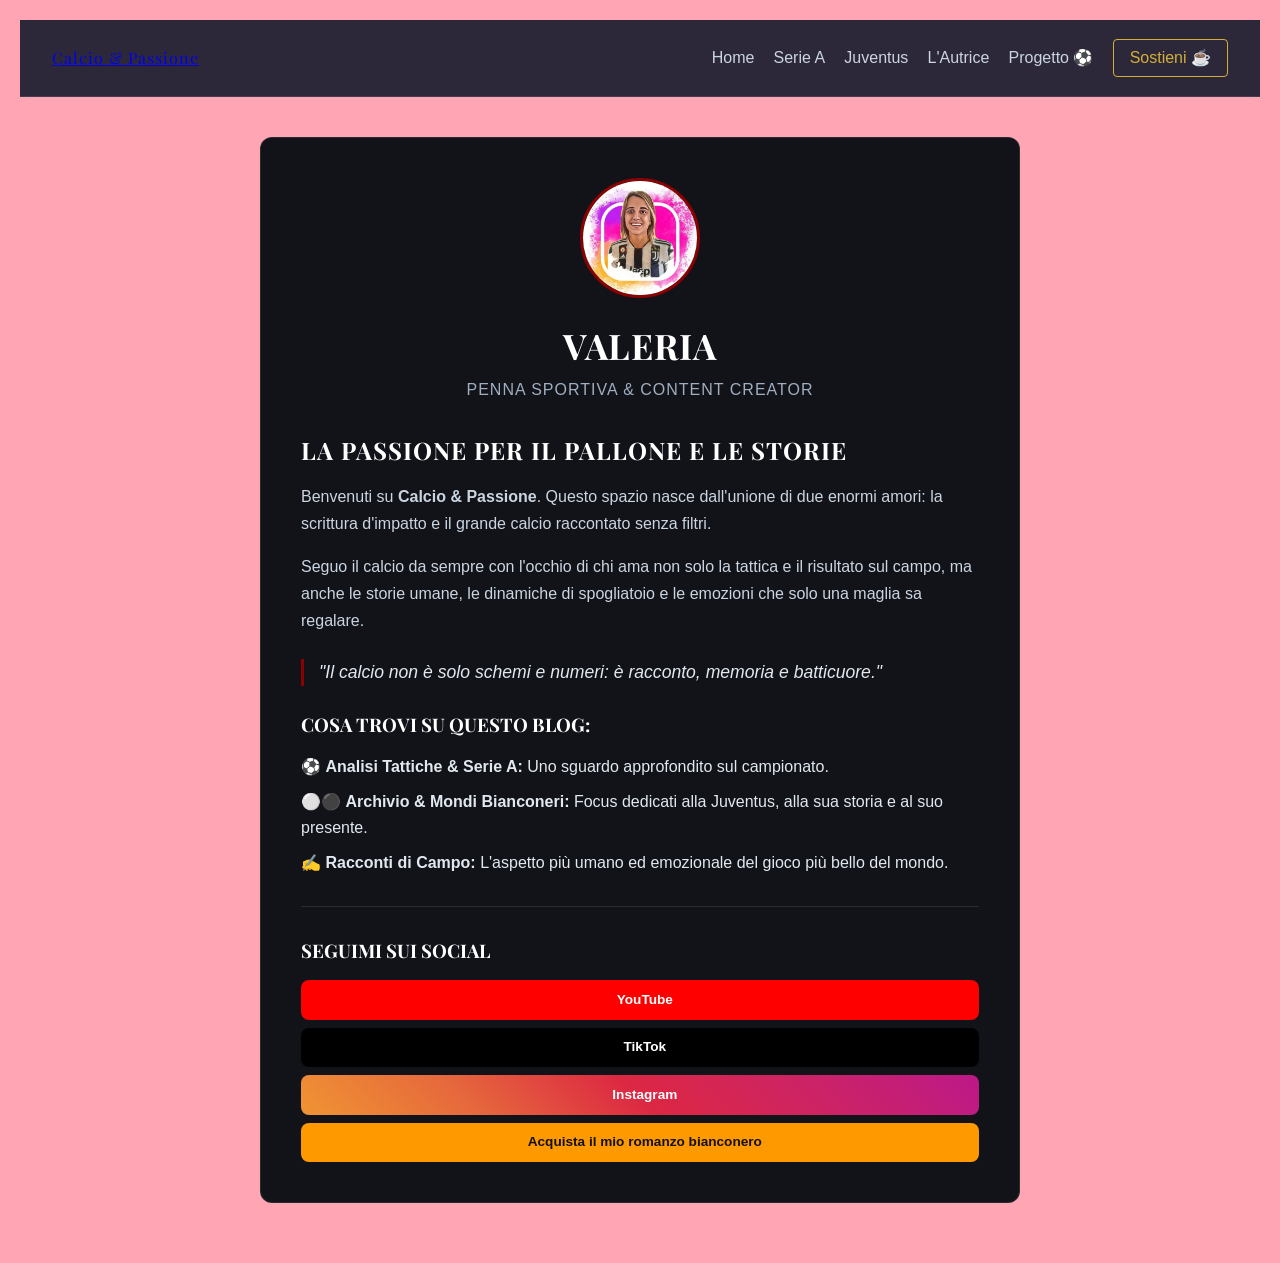
==== commit 6f57fee2: "Fix finale overlay e link social" ====
--- a/chi-sono.html
+++ b/chi-sono.html
@@ -62,12 +62,20 @@
 
                 <div class="about-socials">
                     <h3>Seguimi sui Social</h3>
-                    <div class="social-buttons">
-                        <a href="https://www.youtube.com/@Juventinadal1993" target="_blank" class="btn-social yt">YouTube</a>
-                        <a href="https://amzn.eu/d/05TNrh1j" target="_blank" class="btn-social tt">Acquista il Romanzo bianconero.</a>
-                        <a href="https://www.instagram.com/gobbadal1993/" target="_blank" class="btn-social ig">Instagram</a>
-                        <a href="https://www.tiktok.com/@gobbadal1993" target="_blank" class="btn-social tt">TikTok</a>
-                    </div>
+                    <div class="social-links">
+                        <a href="https://www.youtube.com/@Juventinadal1993" target="_blank" class="social-btn youtube">
+                          <i class="fa-brands fa-youtube"></i> YouTube
+                        </a>
+                        <a href="https://www.tiktok.com/@gobbadal1993?_r=1&_t=ZN-98zBBTfOo3a" target="_blank" class="social-btn tiktok">
+                          <i class="fa-brands fa-tiktok"></i> TikTok
+                        </a>
+                        <a href="https://www.instagram.com/gobbadal1993/" target="_blank" class="social-btn instagram">
+                          <i class="fa-brands fa-instagram"></i> Instagram
+                        </a>
+                        <a href="https://amzn.eu/d/022mOElq" target="_blank" class="social-btn amazon">
+                          <i class="fa-brands fa-amazon"></i> Acquista il mio romanzo bianconero
+                        </a>
+                      </div>
                 </div>
 
             </div>
--- a/style.css
+++ b/style.css
@@ -1377,4 +1377,24 @@
 
 .enter-site-btn:hover {
   background-color: #0055A5;
+}
+.notice-overlay {
+  position: fixed;
+  top: 0;
+  left: 0;
+  width: 100vw;
+  height: 100vh;
+  background-color: rgba(0, 0, 0, 0.85);
+  z-index: 99999;
+  display: flex;
+  justify-content: center;
+  align-items: center;
+  padding: 15px;
+  backdrop-filter: blur(5px);
+}
+
+/* AGGIUNGI QUESTA CLASSE IN FONDO AL CSS */
+.notice-overlay.is-hidden {
+  display: none !important;
+  pointer-events: none !important;
 }
--- a/style.css
+++ b/style.css
@@ -1377,4 +1377,24 @@
 
 .enter-site-btn:hover {
   background-color: #0055A5;
+}
+.notice-overlay {
+  position: fixed;
+  top: 0;
+  left: 0;
+  width: 100vw;
+  height: 100vh;
+  background-color: rgba(0, 0, 0, 0.85);
+  z-index: 99999;
+  display: flex;
+  justify-content: center;
+  align-items: center;
+  padding: 15px;
+  backdrop-filter: blur(5px);
+}
+
+/* AGGIUNGI QUESTA CLASSE IN FONDO AL CSS */
+.notice-overlay.is-hidden {
+  display: none !important;
+  pointer-events: none !important;
 }
--- a/style.css
+++ b/style.css
@@ -1377,4 +1377,24 @@
 
 .enter-site-btn:hover {
   background-color: #0055A5;
+}
+.notice-overlay {
+  position: fixed;
+  top: 0;
+  left: 0;
+  width: 100vw;
+  height: 100vh;
+  background-color: rgba(0, 0, 0, 0.85);
+  z-index: 99999;
+  display: flex;
+  justify-content: center;
+  align-items: center;
+  padding: 15px;
+  backdrop-filter: blur(5px);
+}
+
+/* AGGIUNGI QUESTA CLASSE IN FONDO AL CSS */
+.notice-overlay.is-hidden {
+  display: none !important;
+  pointer-events: none !important;
 }
